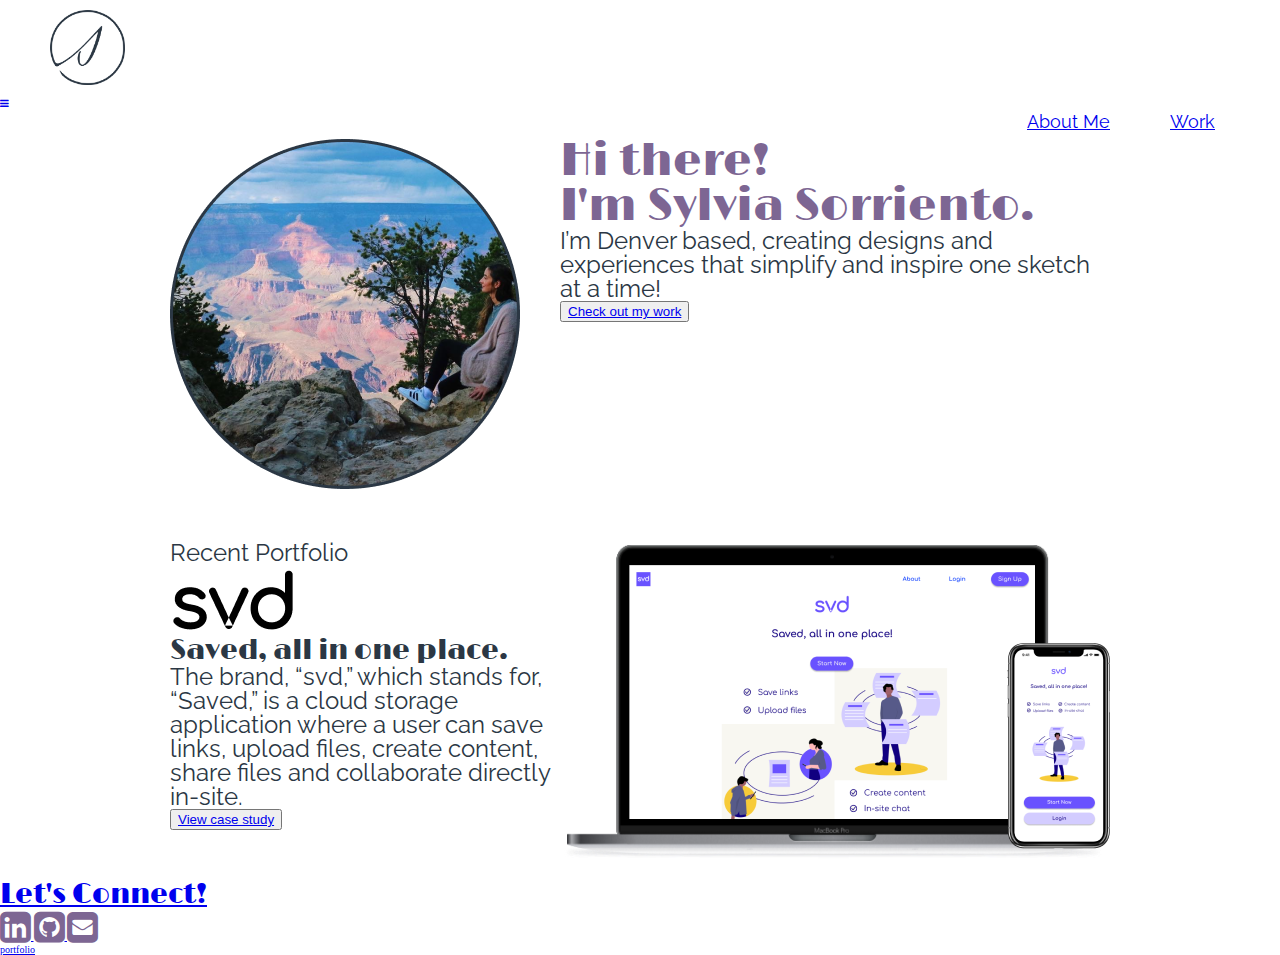
==== index.html @ 33a2b577 "2nd commit" ====
<!DOCTYPE html>
<html>

  <head>
    <meta charset="utf-8">
    <title>Sylvia Sorriento</title>
    <meta name="viewport" content="width=device-width, initial-scale=1.0">
    <link rel="stylesheet" href="css/reset.css">
    <link rel="stylesheet" href="css/style.css">
    <link rel="stylesheet" href="https://fonts.googleapis.com/css?family=Limelight">
    <link rel="stylesheet" href="https://fonts.googleapis.com/css?family=Raleway">
    <link rel="stylesheet" href="https://cdnjs.cloudflare.com/ajax/libs/font-awesome/4.7.0/css/font-awesome.min.css">
    <!-- <link rel="stylesheet" href="https://maxcdn.bootstrapcdn.com/bootstrap/3.3.7/css/bootstrap.min.css"> -->
  </head>

  <div class="header">
    <nav class="navbar">
      <ul>
        <a href="index.html"><img src="images/gray_logo.jpg" class="logo" alt="portfolio logo" width="75" height="75"/></a>
        <div id="myLinks">
          <li><a href="project.html">Work</a></li>
          <li><a href="about.html">About Me</a></li>
        </div>
      </ul>
    </nav>
    <a href="javascript:void(0);" class="hamburger" alt=hamburger onclick="myFunction()">
      <i class="fa fa-bars"></i>
    </a>
  </div>

  <body>
    <div class="container">
      <!-- HERO UNIT -->
      <section class="hero-unit">
        <section class="hero-unitL">
          <img src="images/profile_photo.png" class="profile-photo" alt="profile photo">
        </section>
        <section class="hero-unitR">
          <h1>Hi there! </br>I'm Sylvia Sorriento.</h1>
          <p>I’m Denver based, creating designs and experiences that simplify and inspire one sketch at a time!</p>
          <button type="button" class="hero-unit-button" name="Check out my work"><a href="project.html">Check out my work</a></button>
        </section>
      </section>
      <!-- RECENT PORTFOLIO -->
      <section class="recent-portfolio">
        <section class="recent-portfolioL">
        <p>Recent Portfolio</p>
        <img src="images/svd_black.png" class="svd-logo" alt="svd logo"/>
        <h3>Saved, all in one place.</h3>
        <p>The brand, “svd,” which stands for, “Saved,” is a cloud storage application where a user can save links, upload files, create content, share files and collaborate directly in-site.</p>
        <button type="button" class="home-portfolio-button" name="View case study"><a href="project.html">View case study</a></button>
        </section>
        <section class="recent-portfolioR">
        <img src="images/prototypes.png" class="web-mobile-prototypes" alt="web and mobile prototypes"/>
        </section>
      </section>
    </div>
  </body>

  <footer>
    <h3><a href="mailto:sylviasorriento@gmail.com?subject=Connecting">Let's Connect!</a></h3>
    <div class="footer-links">
      <a href="https://www.linkedin.com/in/sylvia-sorriento/"><i class="fa fa-linkedin-square" style="font-size:36px;color:#7D6693"></i>
      <a href="https://github.com/sylviasorriento"><i class="fa fa-github-square" style="font-size:36px;color:#7D6693"></i>
      <a href="mailto:sylviasorriento@gmail.com?subject=Connecting"><i class="fa fa-envelope-square" style="font-size:36px;color:#7D6693"></i>
    </div>
  </footer>
</html>
portfolio
---- css/style.css ----
/* ------------- Global -------------- */

* {
  box-sizing: border-box;
}

html {
  font-size: 10px;
}

body {
  background-color: #fff;
}

h1 {
  font-size: 4.5rem;
  color: #7D6693;
  font-family: "Limelight";
}

h2 {
  font-size: 3.6rem;
  color: #7D6693;
  font-family: "Limelight";
}

h3 {
  font-size: 2.8rem;
  color: #2B3744;
  font-family: "Limelight";
}

p {
  font-size: 2.4rem;
  color: #2B3744;
  font-family: "Raleway";
}

/* ------------- Nav -------------- */
.navbar {
  background-color: white;
  padding: 0;
  margin: 0;
  padding: 1rem;
  padding-left: 5rem;
}

ul {
  list-style-type: none;
  font-size: 1.8rem;
}

li {
  display: inline;
  padding: .5rem;
  margin-top: 2rem;
  margin-right: 5rem;
  float: right;
  color: #2B3744;
  font-family: "Raleway";
}

li a:hover {
  color: #7D6693;
}
/* ------------- Hero Unit -------------- */

.hero-unit {
  display: flex;
  justify-content: space-between;
  padding-bottom: 50px;
}

.hero-unitL {
  padding-right: 40px;
  float: left;
}

.hero-unitR {
  float: right;
  /* padding-left: 50px; */
}

.recent-portfolio {
  display: flex;
  justify-content: space-between;
}

.container  {
  padding: 30px 30px 20px;
}
/* ------------- About Me -------------- */

.bio-photo {
  width: 100%;
  margin: 0 auto;
  height: auto;  /*-- NEED TO CHANGE FOR MOBILE --*/
}




@media screen and (min-width: 1000px) {
  .container {
    width: 1000px;
    margin: 0 auto;
  }
}
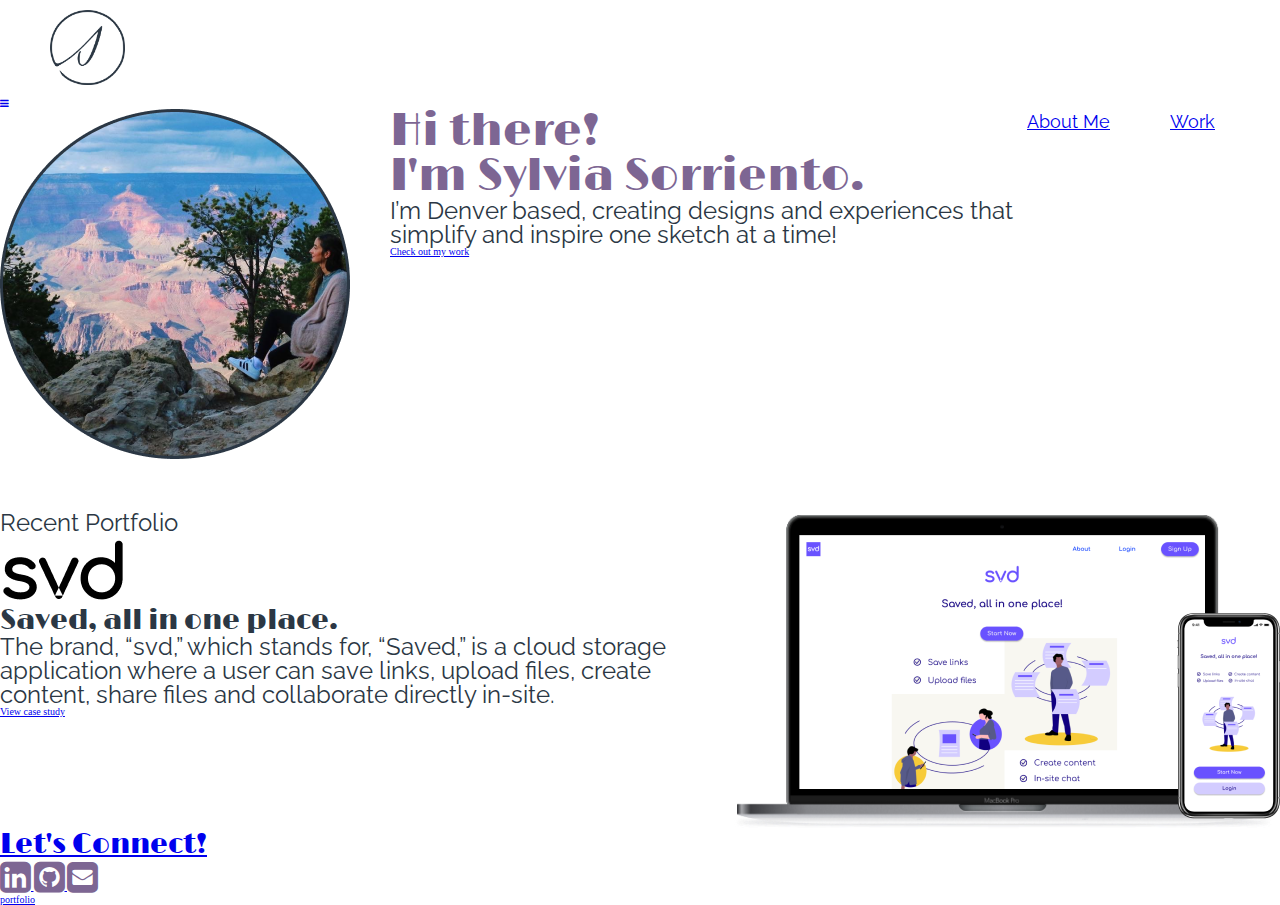
==== commit 54b392cc: "html corrections" ====
--- a/index.html
+++ b/index.html
@@ -10,26 +10,26 @@
     <link rel="stylesheet" href="https://fonts.googleapis.com/css?family=Limelight">
     <link rel="stylesheet" href="https://fonts.googleapis.com/css?family=Raleway">
     <link rel="stylesheet" href="https://cdnjs.cloudflare.com/ajax/libs/font-awesome/4.7.0/css/font-awesome.min.css">
-    <!-- <link rel="stylesheet" href="https://maxcdn.bootstrapcdn.com/bootstrap/3.3.7/css/bootstrap.min.css"> -->
   </head>
 
-  <div class="header">
-    <nav class="navbar">
-      <ul>
-        <a href="index.html"><img src="images/gray_logo.jpg" class="logo" alt="portfolio logo" width="75" height="75"/></a>
-        <div id="myLinks">
-          <li><a href="project.html">Work</a></li>
-          <li><a href="about.html">About Me</a></li>
-        </div>
-      </ul>
-    </nav>
-    <a href="javascript:void(0);" class="hamburger" alt=hamburger onclick="myFunction()">
-      <i class="fa fa-bars"></i>
-    </a>
-  </div>
+  <body>
+    <!-- HEADER -->
+    <header>
+      <nav class="navbar">
+        <ul>
+          <a href="index.html"><img src="images/gray_logo.jpg" class="logo" alt="portfolio logo" width="75" height="75"/></a>
+          <div id="myLinks">
+            <li><a href="project.html">Work</a></li>
+            <li><a href="about.html">About Me</a></li>
+          </div>
+        </ul>
+      </nav>
+      <a href="javascript:void(0);" class="hamburger" alt=hamburger onclick="myFunction()">
+        <i class="fa fa-bars"></i>
+      </a>
+    </header>
 
-  <body>
-    <div class="container">
+    <main>
       <!-- HERO UNIT -->
       <section class="hero-unit">
         <section class="hero-unitL">
@@ -38,7 +38,7 @@
         <section class="hero-unitR">
           <h1>Hi there! </br>I'm Sylvia Sorriento.</h1>
           <p>I’m Denver based, creating designs and experiences that simplify and inspire one sketch at a time!</p>
-          <button type="button" class="hero-unit-button" name="Check out my work"><a href="project.html">Check out my work</a></button>
+          <a href="project.html">Check out my work</a>
         </section>
       </section>
       <!-- RECENT PORTFOLIO -->
@@ -48,22 +48,24 @@
         <img src="images/svd_black.png" class="svd-logo" alt="svd logo"/>
         <h3>Saved, all in one place.</h3>
         <p>The brand, “svd,” which stands for, “Saved,” is a cloud storage application where a user can save links, upload files, create content, share files and collaborate directly in-site.</p>
-        <button type="button" class="home-portfolio-button" name="View case study"><a href="project.html">View case study</a></button>
+        <a href="project.html">View case study</a>
         </section>
         <section class="recent-portfolioR">
         <img src="images/prototypes.png" class="web-mobile-prototypes" alt="web and mobile prototypes"/>
         </section>
       </section>
-    </div>
+    </main>
+    <!-- FOOTER -->
+    <footer>
+      <h3><a href="mailto:sylviasorriento@gmail.com?subject=Connecting">Let's Connect!</a></h3>
+      <div class="footer-links">
+        <a href="https://www.linkedin.com/in/sylvia-sorriento/"><i class="fa fa-linkedin-square" style="font-size:36px;color:#7D6693"></i>
+        <a href="https://github.com/sylviasorriento"><i class="fa fa-github-square" style="font-size:36px;color:#7D6693"></i>
+        <a href="mailto:sylviasorriento@gmail.com?subject=Connecting"><i class="fa fa-envelope-square" style="font-size:36px;color:#7D6693"></i>
+      </div>
+    </footer>
   </body>
 
-  <footer>
-    <h3><a href="mailto:sylviasorriento@gmail.com?subject=Connecting">Let's Connect!</a></h3>
-    <div class="footer-links">
-      <a href="https://www.linkedin.com/in/sylvia-sorriento/"><i class="fa fa-linkedin-square" style="font-size:36px;color:#7D6693"></i>
-      <a href="https://github.com/sylviasorriento"><i class="fa fa-github-square" style="font-size:36px;color:#7D6693"></i>
-      <a href="mailto:sylviasorriento@gmail.com?subject=Connecting"><i class="fa fa-envelope-square" style="font-size:36px;color:#7D6693"></i>
-    </div>
-  </footer>
+
 </html>
 portfolio
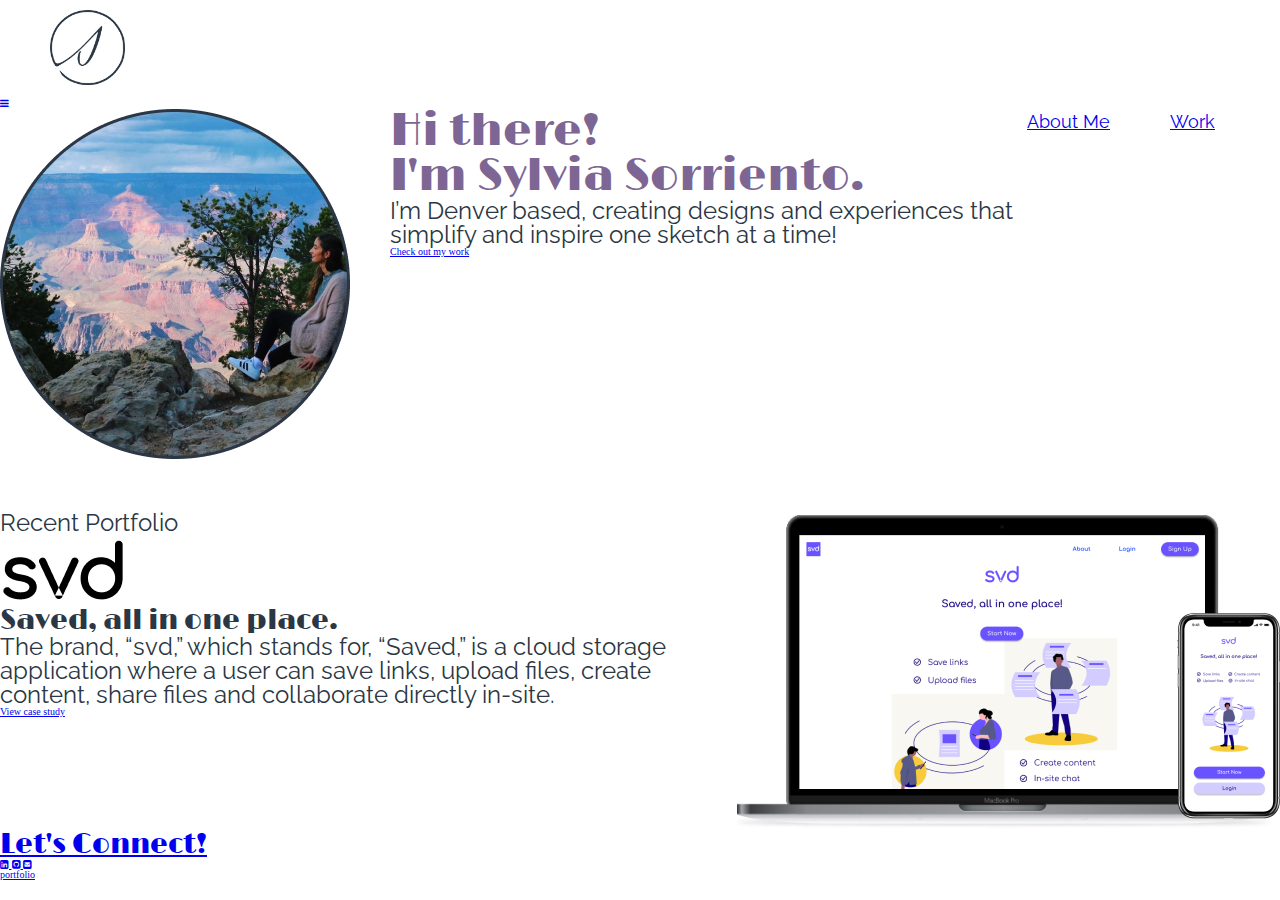
==== commit 2cc230ee: "html updates" ====
--- a/index.html
+++ b/index.html
@@ -59,13 +59,11 @@
     <footer>
       <h3><a href="mailto:sylviasorriento@gmail.com?subject=Connecting">Let's Connect!</a></h3>
       <div class="footer-links">
-        <a href="https://www.linkedin.com/in/sylvia-sorriento/"><i class="fa fa-linkedin-square" style="font-size:36px;color:#7D6693"></i>
-        <a href="https://github.com/sylviasorriento"><i class="fa fa-github-square" style="font-size:36px;color:#7D6693"></i>
-        <a href="mailto:sylviasorriento@gmail.com?subject=Connecting"><i class="fa fa-envelope-square" style="font-size:36px;color:#7D6693"></i>
+        <a href="https://www.linkedin.com/in/sylvia-sorriento/"><i class="fa fa-linkedin-square"></i>
+        <a href="https://github.com/sylviasorriento"><i class="fa fa-github-square"></i>
+        <a href="mailto:sylviasorriento@gmail.com?subject=Connecting"><i class="fa fa-envelope-square"></i>
       </div>
     </footer>
   </body>
-
-
 </html>
 portfolio
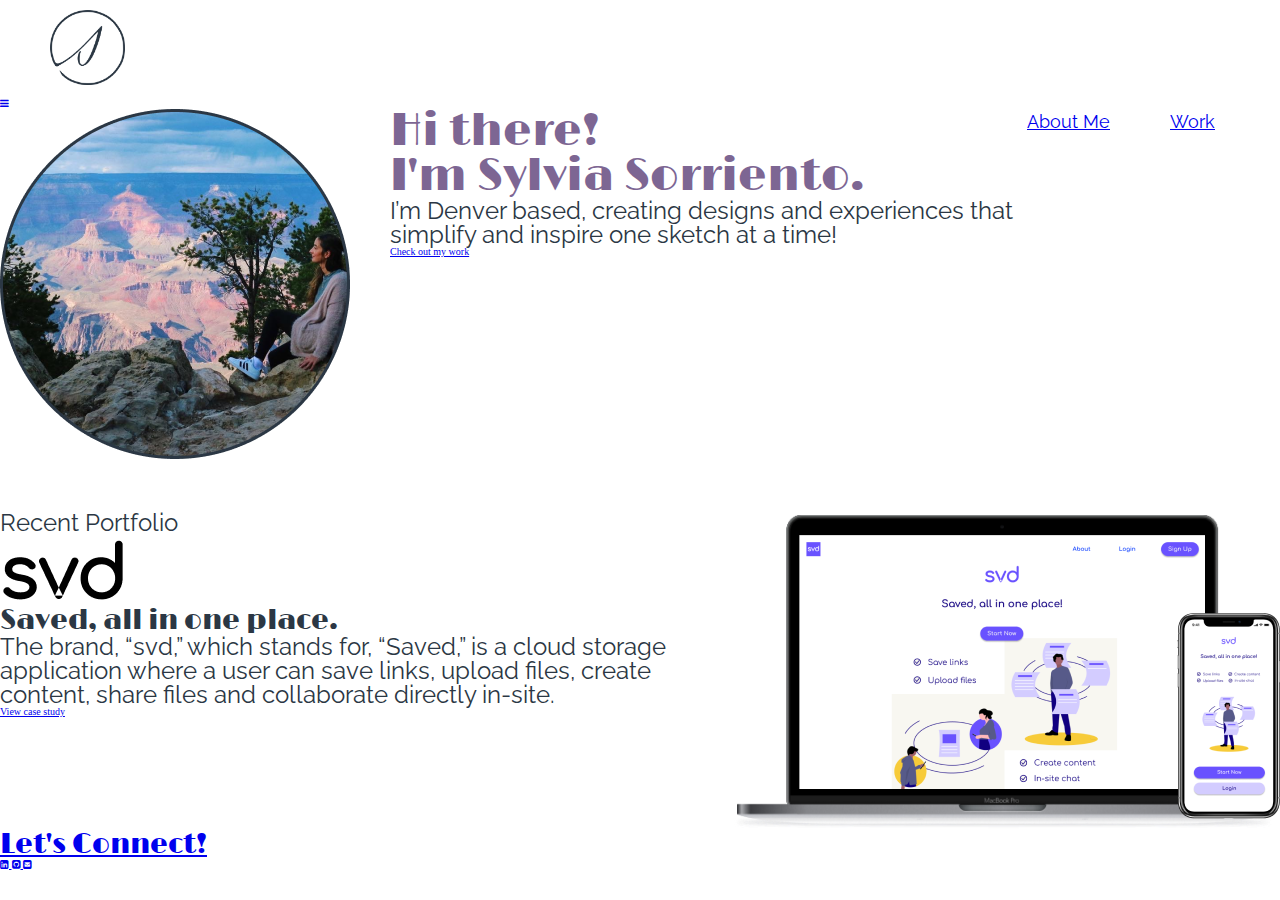
==== commit bc66855b: "Update index.html" ====
--- a/index.html
+++ b/index.html
@@ -66,4 +66,3 @@
     </footer>
   </body>
 </html>
-portfolio
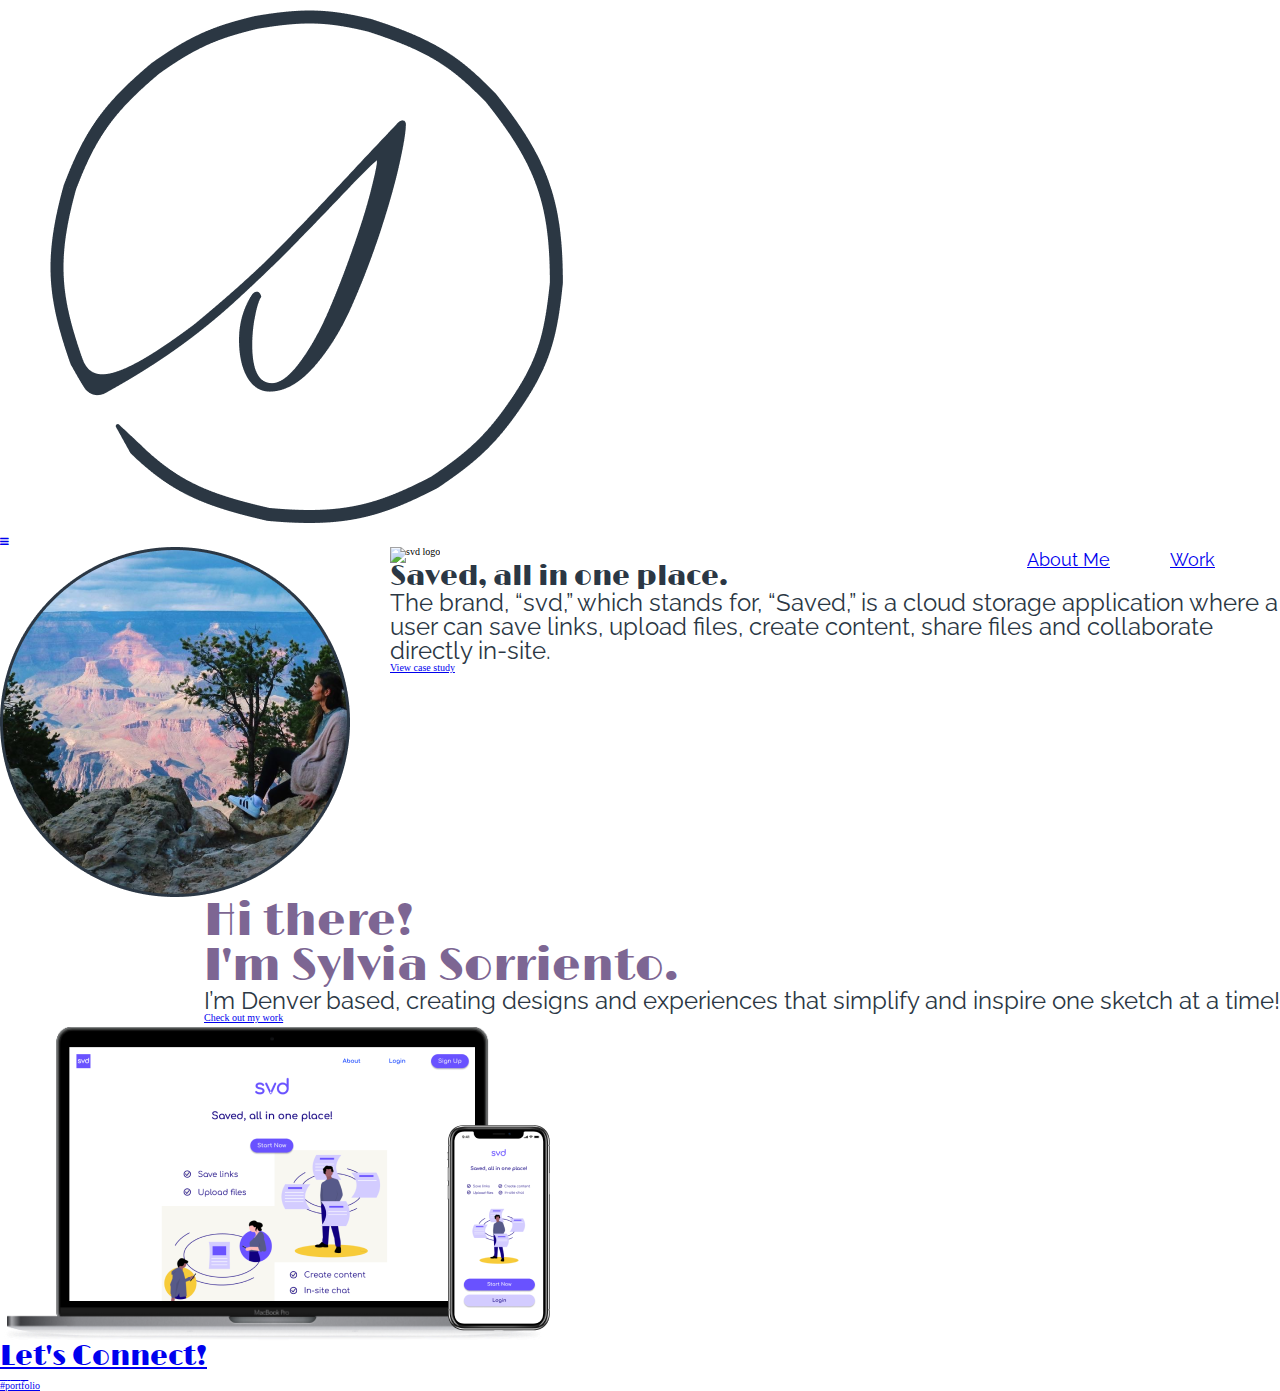
==== commit 59b31a53: "Add files via upload" ====
--- a/index.html
+++ b/index.html
@@ -14,10 +14,10 @@
 
   <body>
     <!-- HEADER -->
-    <header>
+    <header class="header-container">
       <nav class="navbar">
         <ul>
-          <a href="index.html"><img src="images/gray_logo.jpg" class="logo" alt="portfolio logo" width="75" height="75"/></a>
+          <a href="index.html"><img src="images/gray_logo.jpg" class="logo" alt="portfolio logo"/></a>
           <div id="myLinks">
             <li><a href="project.html">Work</a></li>
             <li><a href="about.html">About Me</a></li>
@@ -31,24 +31,23 @@
 
     <main>
       <!-- HERO UNIT -->
-      <section class="hero-unit">
+      <section id="hero-unit" class="sections">
         <section class="hero-unitL">
           <img src="images/profile_photo.png" class="profile-photo" alt="profile photo">
         </section>
         <section class="hero-unitR">
           <h1>Hi there! </br>I'm Sylvia Sorriento.</h1>
           <p>I’m Denver based, creating designs and experiences that simplify and inspire one sketch at a time!</p>
-          <a href="project.html">Check out my work</a>
+          <a href="project.html" class="purple-button">Check out my work</a>
         </section>
       </section>
       <!-- RECENT PORTFOLIO -->
-      <section class="recent-portfolio">
+      <section id="recent-portfolio" class="sections">
         <section class="recent-portfolioL">
-        <p>Recent Portfolio</p>
-        <img src="images/svd_black.png" class="svd-logo" alt="svd logo"/>
+        <img src="images/svd_white.png" class="svd-logo" alt="svd logo"/>
         <h3>Saved, all in one place.</h3>
         <p>The brand, “svd,” which stands for, “Saved,” is a cloud storage application where a user can save links, upload files, create content, share files and collaborate directly in-site.</p>
-        <a href="project.html">View case study</a>
+        <a href="project.html" class="gray-button">View case study</a>
         </section>
         <section class="recent-portfolioR">
         <img src="images/prototypes.png" class="web-mobile-prototypes" alt="web and mobile prototypes"/>
@@ -59,10 +58,11 @@
     <footer>
       <h3><a href="mailto:sylviasorriento@gmail.com?subject=Connecting">Let's Connect!</a></h3>
       <div class="footer-links">
-        <a href="https://www.linkedin.com/in/sylvia-sorriento/"><i class="fa fa-linkedin-square"></i>
-        <a href="https://github.com/sylviasorriento"><i class="fa fa-github-square"></i>
-        <a href="mailto:sylviasorriento@gmail.com?subject=Connecting"><i class="fa fa-envelope-square"></i>
+        <a href="https://www.linkedin.com/in/sylvia-sorriento/"><i class="fa-linkedin-square"></i>
+        <a href="https://github.com/sylviasorriento"><i class="fa-github-square"></i>
+        <a href="mailto:sylviasorriento@gmail.com?subject=Connecting"><i class="fa-envelope-square"></i>
       </div>
     </footer>
   </body>
 </html>
+#portfolio
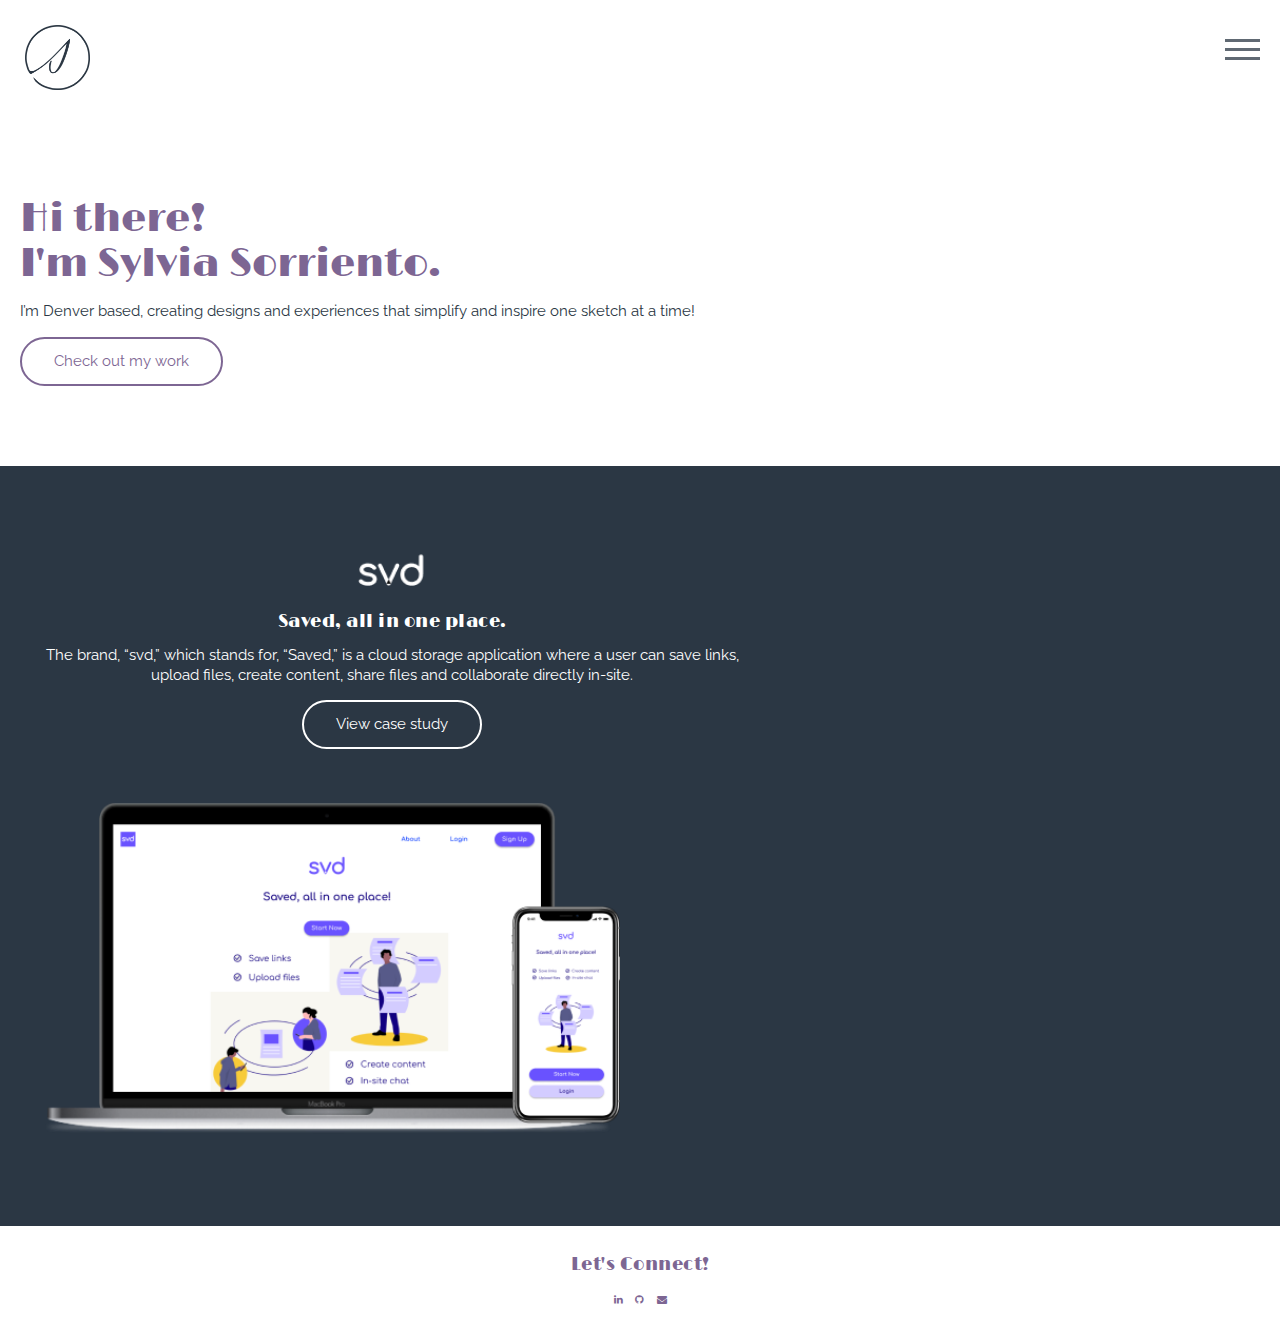
==== commit a66eaf95: "Add files via upload" ====
--- a/index.html
+++ b/index.html
@@ -18,28 +18,30 @@
       <nav class="navbar">
         <ul>
           <a href="index.html"><img src="images/gray_logo.jpg" class="logo" alt="portfolio logo"/></a>
-          <div id="myLinks">
+          <div class="container" onclick="myFunction(this)">
+            <div class="bar1"></div>
+            <div class="bar2"></div>
+            <div class="bar3"></div>
+          </div>
+          <script>
+          function myFunction(x) {
+            x.classList.toggle("change");
+          }
+          </script>
+          <!-- <div id="myLinks">
             <li><a href="project.html">Work</a></li>
             <li><a href="about.html">About Me</a></li>
-          </div>
+          </div> -->
         </ul>
       </nav>
-      <a href="javascript:void(0);" class="hamburger" alt=hamburger onclick="myFunction()">
-        <i class="fa fa-bars"></i>
-      </a>
     </header>
 
     <main>
       <!-- HERO UNIT -->
       <section id="hero-unit" class="sections">
-        <section class="hero-unitL">
-          <img src="images/profile_photo.png" class="profile-photo" alt="profile photo">
-        </section>
-        <section class="hero-unitR">
-          <h1>Hi there! </br>I'm Sylvia Sorriento.</h1>
-          <p>I’m Denver based, creating designs and experiences that simplify and inspire one sketch at a time!</p>
-          <a href="project.html" class="purple-button">Check out my work</a>
-        </section>
+        <h1>Hi there! </br>I'm Sylvia Sorriento.</h1>
+        <p>I’m Denver based, creating designs and experiences that simplify and inspire one sketch at a time!</p>
+        <a href="project.html" class="purple-button">Check out my work</a>
       </section>
       <!-- RECENT PORTFOLIO -->
       <section id="recent-portfolio" class="sections">
@@ -58,11 +60,10 @@
     <footer>
       <h3><a href="mailto:sylviasorriento@gmail.com?subject=Connecting">Let's Connect!</a></h3>
       <div class="footer-links">
-        <a href="https://www.linkedin.com/in/sylvia-sorriento/"><i class="fa-linkedin-square"></i>
-        <a href="https://github.com/sylviasorriento"><i class="fa-github-square"></i>
-        <a href="mailto:sylviasorriento@gmail.com?subject=Connecting"><i class="fa-envelope-square"></i>
+        <a href="https://www.linkedin.com/in/sylvia-sorriento/" class="fa fa-linkedin"></a>
+        <a href="https://github.com/sylviasorriento" class="fa fa-github"></a>
+        <a href="mailto:sylviasorriento@gmail.com?subject=Connecting" class="fa fa-envelope"></a>
       </div>
     </footer>
   </body>
 </html>
-#portfolio
--- a/css/style.css
+++ b/css/style.css
@@ -1,5 +1,5 @@
 
-/* ------------- Global -------------- */
+/*-------------Global--------------*/
 
 * {
   box-sizing: border-box;
@@ -11,99 +11,580 @@
 
 body {
   background-color: #fff;
-}
+  width: 100%;
+}
+
+/* ----- Font ----- */
 
 h1 {
-  font-size: 4.5rem;
   color: #7D6693;
   font-family: "Limelight";
+  font-size: 4rem;
+  line-height: 4.5rem;
 }
 
 h2 {
-  font-size: 3.6rem;
   color: #7D6693;
   font-family: "Limelight";
+  font-size: 2.5rem;
+  letter-spacing: .5px;
 }
 
 h3 {
-  font-size: 2.8rem;
   color: #2B3744;
   font-family: "Limelight";
+  font-size: 1.8rem;
+  letter-spacing: .5px;
+  padding-top: 1rem;
 }
 
 p {
-  font-size: 2.4rem;
   color: #2B3744;
   font-family: "Raleway";
-}
-
-/* ------------- Nav -------------- */
-.navbar {
-  background-color: white;
-  padding: 0;
-  margin: 0;
-  padding: 1rem;
-  padding-left: 5rem;
-}
-
-ul {
-  list-style-type: none;
-  font-size: 1.8rem;
+  font-size: 1.5rem;
+  line-height: 130%;
 }
 
 li {
-  display: inline;
-  padding: .5rem;
-  margin-top: 2rem;
-  margin-right: 5rem;
-  float: right;
   color: #2B3744;
   font-family: "Raleway";
+  font-size: 1.5rem;
+  line-height: 130%;
+}
+
+a {
+  color: #7D6693;
+  margin-top: 1.5rem;
+}
+
+a:hover {
+  color: #AFC9E0;
+}
+
+/* ----- Buttons ----- */
+
+.purple-button {
+  background-color: white;
+  border: 2px solid #7D6693;
+  border-radius: 30px;
+  color: #7D6693;
+  display: inline-block;
+  font-family: "Raleway";
+  font-size: 1.5rem;
+  padding: 15px 32px;
+  margin-top: 1.5rem;
+  text-align: center;
+  text-decoration: none;
+}
+
+.purple-button:hover {
+  background-color: #7D6693;
+  color: white;
+}
+
+.white-button {
+  background-color: #fff;
+  border-radius: 30px;
+  color: #2B3744;
+  border: 2px solid #2B3744;
+  display: inline-block;
+  font-family: "Raleway";
+  font-size: 1.5rem;
+  margin-top: 1.5rem;
+  padding: 15px 32px;
+  text-align: center;
+  text-decoration: none;
+}
+
+.white-button:hover {
+  background-color: #2B3744;
+  color: #fff;
+}
+
+.gray-button {
+  background-color: #2B3744;
+  border-radius: 30px;
+  color: #fff;
+  border: 2px solid #fff;
+  display: inline-block;
+  font-family: "Raleway";
+  font-size: 1.5rem;
+  margin-top: 1.5rem;
+  padding: 15px 32px;
+  text-align: center;
+  text-decoration: none;
+}
+
+.gray-button:hover {
+  background-color: #fff;
+  color: #2B3744;
+}
+/* ----- Nav ----- */
+
+.logo {
+  height: 55px;
+  margin-left: 2rem;
+  margin-top: 2rem;
+  width: 55px;
+}
+
+/*---hamburger---*/
+
+.container {
+  display: inline-block;
+  float: right;
+  cursor: pointer;
+  margin-right: 2rem;
+  margin-top: 3.3rem;
+}
+
+.bar1, .bar2, .bar3 {
+  width: 35px;
+  height: 3px;
+  background-color: #2B3744;
+  margin: 6px 0;
+  opacity: 75%;
+  transition: 0.4s;
+}
+
+.change .bar1 {
+  -webkit-transform: rotate(-45deg) translate(-9px, 6px);
+  transform: rotate(-45deg) translate(-9px, 6px);
+}
+
+.change .bar2 {opacity: 0;}
+
+.change .bar3 {
+  -webkit-transform: rotate(45deg) translate(-8px, -8px);
+  transform: rotate(45deg) translate(-7px, -4px);
+}
+.header-container {
+  width: 100%;
+}
+/*---End hamburger---*/
+
+.navbar {
+  background-color: #fff;
+  overflow: hidden;
+  padding-bottom: 2rem;
+}
+
+/* .navbar #myLinks {
+  display: none;
+} */
+/*
+.navbar a {
+  color: white;
+  font-size: 17px;
+  padding: 14px 16px;
+  text-decoration: none;
+}
+
+.navbar a.hamburger {
+  background-color: black;
+}
+
+ul {
+  font-size: 1.8rem;
+  list-style-type: none;
+  margin: 0;
+  padding: 0;
+}
+
+.hamburger {
+  background-color: white;
+  color: black;
+  display: inline;
+  float: right;
+  height: 75px;
+  padding: .5rem;
+  width: 75px;
+}
+
+#myLinks {
+  color: #2B3744;
+  display: inline;
+  float: right;
+  font-family: "Raleway";
+  margin-right: 5rem;
+  margin-top: 2rem;
+  padding: .5rem;
 }
 
 li a:hover {
   color: #7D6693;
-}
-/* ------------- Hero Unit -------------- */
-
-.hero-unit {
-  display: flex;
-  justify-content: space-between;
-  padding-bottom: 50px;
-}
-
-.hero-unitL {
-  padding-right: 40px;
-  float: left;
-}
-
-.hero-unitR {
-  float: right;
-  /* padding-left: 50px; */
-}
-
-.recent-portfolio {
-  display: flex;
-  justify-content: space-between;
-}
-
-.container  {
-  padding: 30px 30px 20px;
-}
-/* ------------- About Me -------------- */
+} */
+
+footer {
+  padding: 2rem;
+  text-align: center;
+}
+
+
+.footer-linker:hover {
+  color: #AFC9E0;
+}
+
+footer a {
+  color: #7D6693;
+  text-decoration: none;
+}
+
+.fa {
+    font-size: 5rem;
+    padding: .5rem;
+    padding-bottom: 1.5em;
+    text-decoration: none;
+}
+
+/* ----- Home Page ----- */
+
+section {
+  max-width: 100%;
+}
+
+.sections {
+  padding: 2rem;
+}
+
+/* .profile-photo {
+  width: 50%;
+} */
+
+#hero-unit {
+  margin-bottom: 6rem;
+  margin-top: 6rem;
+  max-width: 80%;
+}
+
+#hero-unit p {
+  margin-top: 1.5rem;
+}
+
+#recent-portfolio {
+  background-color: #2B3744;
+}
+
+#recent-portfolio p {
+  color: #fff;
+}
+#recent-portfolio h3 {
+  color: #fff;
+  margin-bottom: 1.5rem;
+  margin-top: 1.5rem;
+}
+
+.recent-portfolioL {
+  margin-top: 5rem;
+  text-align: center;
+}
+
+.recent-portfolioR {
+  margin-bottom: 5rem;
+  margin-top: 1.5rem;
+}
+
+.svd-logo {
+  width: 70px;
+}
+
+.web-mobile-prototypes {
+  padding: 1.5rem;
+  width: 100%;
+}
+
+/* ----- Case Study ----- */
+
+.work {
+  max-width: 100%;
+}
+
+.work h3, h2 {
+  margin-bottom: 1rem;
+  margin-top: 1rem;
+}
+
+.work h2 {
+  text-align: center;
+}
+
+#casestudy-header {
+  margin-bottom: 5rem;
+  text-align: center;
+}
+
+#casestudy-details {
+  background-color: #2B3744;
+  padding-bottom: 5rem;
+  padding-top: 5rem;
+  text-align: center;
+}
+
+#casestudy-details h2, li {
+  color: #fff;
+}
+
+#casestudy-details h2 {
+  margin-top: 1.5rem;
+}
+
+#casestudy-breifing {
+  padding-bottom: 5rem;
+  padding-top: 5rem;
+}
+
+#casestudy-breifing h2 {
+  text-align: left;
+}
+
+#discovery-research {
+  padding-top: 5rem;
+}
+
+#prototype-testing {
+  padding-bottom: 5rem;
+}
+
+#discovery-research, #information-architecture, #visual-design, #prototype-testing {
+  background-color: #F8F7F7;
+}
+
+.desktop-iterations, .mobile-iterations {
+  text-align: center;
+}
+
+#conclusion {
+  background-color: #2B3744;
+  padding-bottom: 5rem;
+  padding-top: 5rem;
+}
+
+#conclusion p {
+  color: #fff;
+}
+
+#conclusion h2 {
+  color: #fff;
+  text-align: left;
+}
+
+.conclusionR {
+  text-align: center;
+}
+
+/* ----- Casestudy images ----- */
+
+.survey-imgs {
+  padding: 2rem;
+  width: 100%;
+}
+
+.competitive-analyis-imgs {
+  padding: 2rem;
+  width: 100%;
+}
+
+.persona-imgs {
+  padding: 2rem;
+  width: 100%;
+}
+
+.user-stories-img {
+  padding: 2rem;
+  width: 100%;
+}
+
+.user-flow-imgs {
+  padding: 2rem;
+  width: 100%;
+}
+
+.wireframe-imgs {
+  padding: 2rem;
+  width: 100%;
+}
+
+.digital-wireframe-imgs {
+  padding: 2rem;
+  width: 100%;
+}
+
+.color-palette-img {
+  padding: 2rem;
+  width: 100%;
+}
+
+.style-guide-img {
+  padding: 2rem;
+  width: 100%;
+}
+
+.logo-sketches-img {
+  padding: 2rem;
+  width: 100%;
+}
+
+.logo-imgs {
+  padding: 2rem;
+  width: 100%;
+}
+
+.desktop-iteration-imgs {
+  padding: 2rem;
+  width: 100%;
+}
+
+.mobile-iteration-imgs {
+  padding: 2rem;
+  width: 100%;
+}
+
+
+/* ----- About Me ----- */
+
+.about-me {
+  max-width: 100%;
+  background-color: #F8F7F7;
+}
 
 .bio-photo {
   width: 100%;
-  margin: 0 auto;
-  height: auto;  /*-- NEED TO CHANGE FOR MOBILE --*/
-}
-
-
-
-
-@media screen and (min-width: 1000px) {
-  .container {
-    width: 1000px;
-    margin: 0 auto;
-  }
-}
+}
+
+.pull-quote {
+  padding-bottom: 1rem;
+  padding-top: 1rem;
+  width: 100%;
+}
+
+#bio h3 {
+  margin-bottom: 1rem;
+  margin-top: 1rem;
+}
+
+/* ------------- IPAD -------------- */
+
+@media screen and (min-width: 768px) {
+  body {
+    width: 100%;
+  }
+
+  .logo {
+    height: 75px;
+    padding: .5rem;
+    width: 75px;
+  }
+
+  .hero-unit {
+    max-width: 100%;
+  }
+  .profile-photo {
+    padding: 1.5rem;
+    width: 15%;
+  }
+
+  .hero-unitR {
+    padding: 1.5rem;
+    padding-top: 0;
+  }
+
+  .hero-unitR p {
+    margin-top: 1rem;
+  }
+
+  .hero-unitR {
+    margin-top: 1rem;
+    max-width: 60%;
+  }
+
+  .recent-portfolio {
+    background-color: #2B3744;
+    max-width: 50%;
+  }
+
+  .recent-portfolio p {
+    color: #fff;
+  }
+
+  .recent-portfolioL{
+    max-width: 60%;
+    padding: 1.5rem;
+  }
+
+  .web-mobile-prototypes {
+    padding: 2rem;
+    width: 100%;
+  }
+
+  /* ----- Case Study ----- */
+
+  .work{
+    max-width: 100%;
+  }
+
+  .casestudy-header {
+    display: block;
+    margin-left: auto;
+    margin-right: auto;
+  }
+}
+
+/* ------------- DESKTOP -------------- */
+
+@media screen and (min-width: 1025px) {
+  body {
+    width: 100%;
+  }
+
+  .logo {
+    height: 75px;
+    padding: .5rem;
+    width: 75px;
+  }
+
+  .hero-unit {
+    max-width: 100%;
+  }
+  .profile-photo {
+    padding: 1.5rem;
+    width: 20%;
+  }
+
+  .hero-unitR {
+    padding: 1.5rem;
+    padding-top: 0;
+  }
+
+  .hero-unitR p {
+    margin-top: 1rem;
+  }
+
+  .recent-portfolio {
+    background-color: #2B3744;
+    max-width: 100%;
+  }
+
+  .recent-portfolio p {
+    color: #fff;
+  }
+
+  .recent-portfolioL{
+    padding: 1.5rem;
+  }
+
+  .web-mobile-prototypes {
+    padding: 2rem;
+    width: 50%;
+  }
+
+  /* ----- Case Study ----- */
+  .work{
+    max-width: 100%;
+  }
+
+  .casestudy-header {
+    display: block;
+    margin-left: auto;
+    margin-right: auto;
+  }
+}
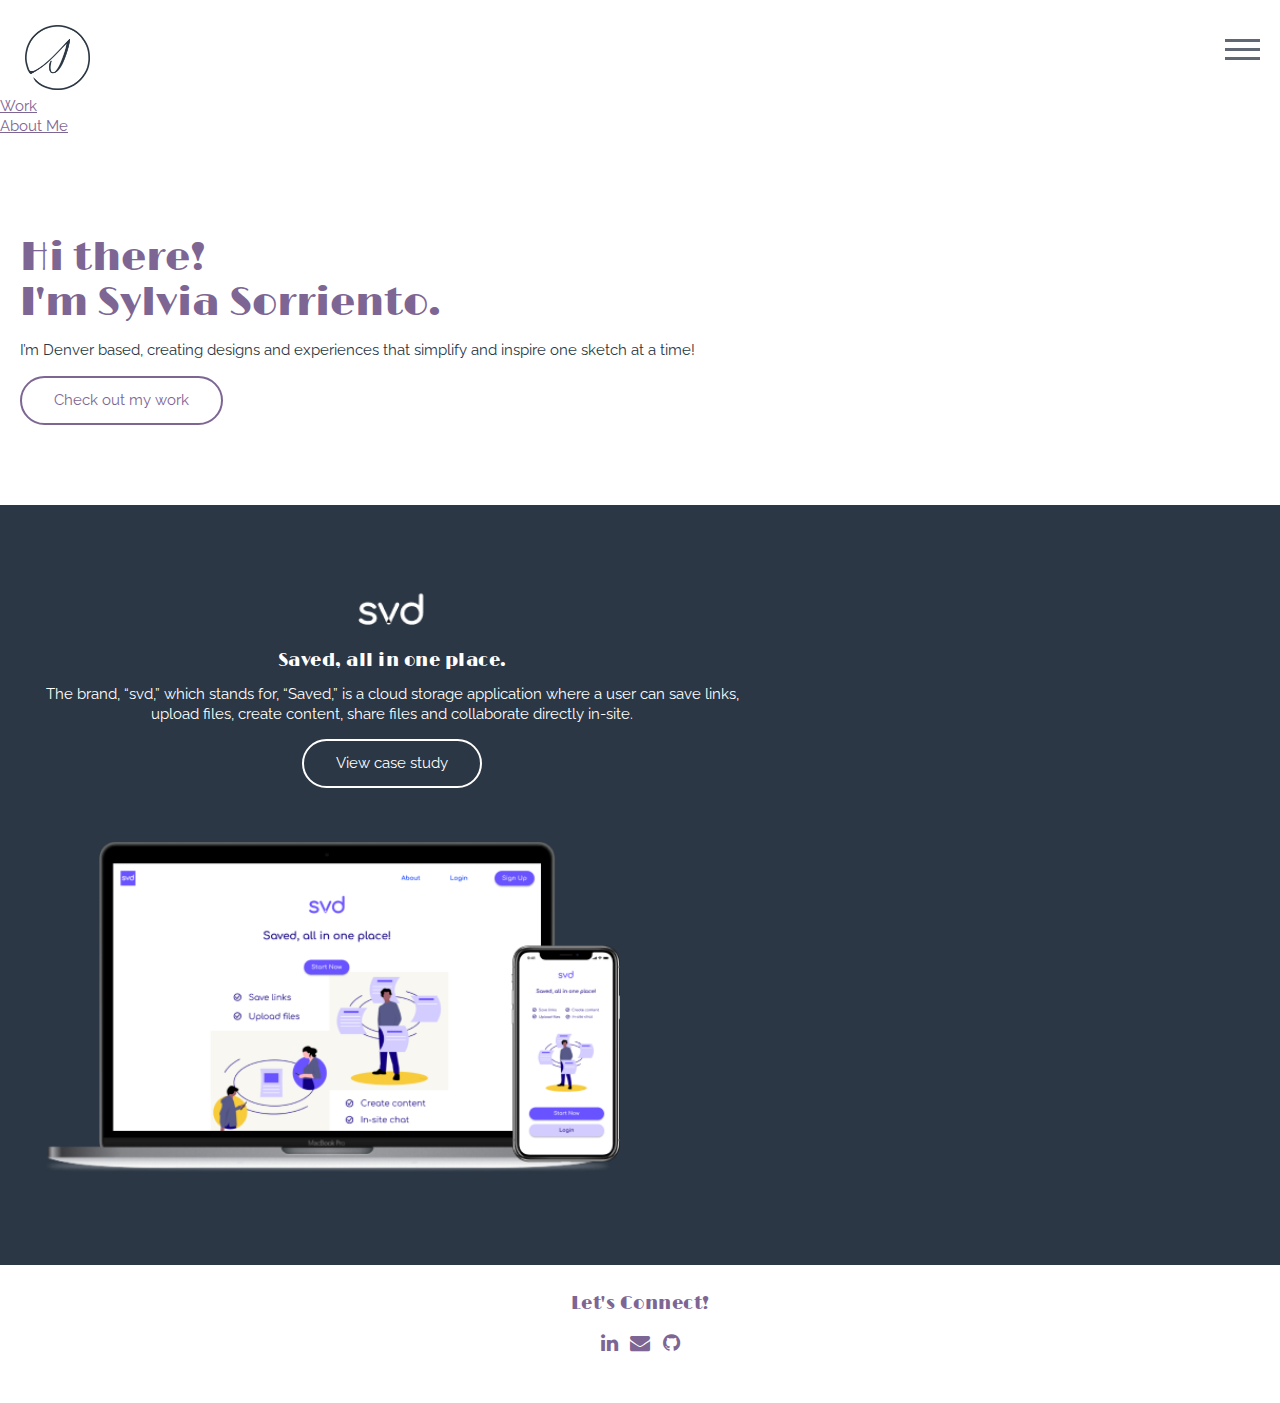
==== commit 6e58fa93: "Add files via upload" ====
--- a/index.html
+++ b/index.html
@@ -23,20 +23,20 @@
             <div class="bar2"></div>
             <div class="bar3"></div>
           </div>
+          <div id="myLinks">
+            <li><a href="project.html">Work</a></li>
+            <li><a href="about.html">About Me</a></li>
+          </div>
           <script>
           function myFunction(x) {
             x.classList.toggle("change");
           }
           </script>
-          <!-- <div id="myLinks">
-            <li><a href="project.html">Work</a></li>
-            <li><a href="about.html">About Me</a></li>
-          </div> -->
         </ul>
       </nav>
     </header>
 
-    <main>
+    <main class="main-container">
       <!-- HERO UNIT -->
       <section id="hero-unit" class="sections">
         <h1>Hi there! </br>I'm Sylvia Sorriento.</h1>
@@ -60,9 +60,9 @@
     <footer>
       <h3><a href="mailto:sylviasorriento@gmail.com?subject=Connecting">Let's Connect!</a></h3>
       <div class="footer-links">
-        <a href="https://www.linkedin.com/in/sylvia-sorriento/" class="fa fa-linkedin"></a>
-        <a href="https://github.com/sylviasorriento" class="fa fa-github"></a>
-        <a href="mailto:sylviasorriento@gmail.com?subject=Connecting" class="fa fa-envelope"></a>
+        <a href="https://www.linkedin.com/in/sylvia-sorriento/" class="fa fa-linkedin fa-2x"></a>
+        <a href="mailto:sylviasorriento@gmail.com?subject=Connecting" class="fa fa-envelope fa-2x"></a>
+        <a href="https://github.com/sylviasorriento" class="fa fa-github fa-2x"></a>
       </div>
     </footer>
   </body>
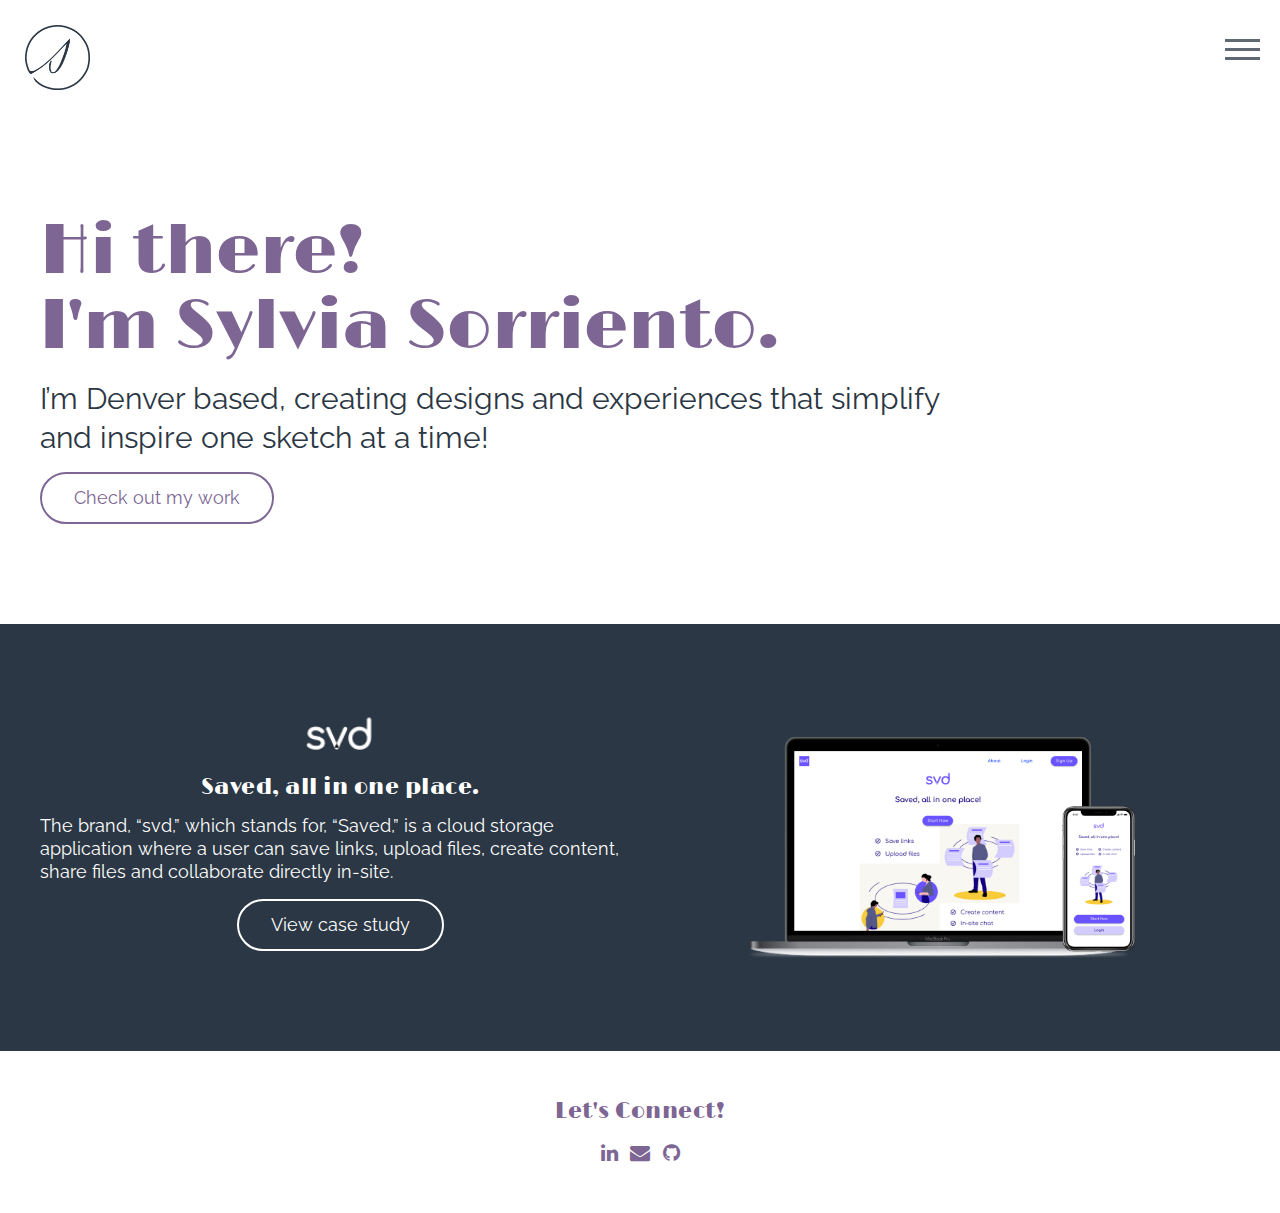
==== commit 0b5c1239: "Add files via upload" ====
--- a/index.html
+++ b/index.html
@@ -65,5 +65,14 @@
         <a href="https://github.com/sylviasorriento" class="fa fa-github fa-2x"></a>
       </div>
     </footer>
+    <!-- Global site tag (gtag.js) - Google Analytics -->
+    <script async src="https://www.googletagmanager.com/gtag/js?id=UA-176293535-1"></script>
+    <script>
+      window.dataLayer = window.dataLayer || [];
+      function gtag(){dataLayer.push(arguments);}
+      gtag('js', new Date());
+
+      gtag('config', 'UA-176293535-1');
+    </script>
   </body>
 </html>
--- a/css/style.css
+++ b/css/style.css
@@ -125,6 +125,7 @@
   height: 55px;
   margin-left: 2rem;
   margin-top: 2rem;
+  margin-bottom: 1rem;
   width: 55px;
 }
 
@@ -163,63 +164,57 @@
 }
 /*---End hamburger---*/
 
-.navbar {
+/* .navbar {
   background-color: #fff;
   overflow: hidden;
   padding-bottom: 2rem;
-}
-
-/* .navbar #myLinks {
+} */
+
+.navbar #myLinks {
   display: none;
-} */
-/*
+}
+
+.change + #myLinks {
+  display: block;
+  top: 93px;
+}
+
 .navbar a {
-  color: white;
-  font-size: 17px;
-  padding: 14px 16px;
+  font-size: 2.5rem;
   text-decoration: none;
-}
-
-.navbar a.hamburger {
-  background-color: black;
-}
-
-ul {
-  font-size: 1.8rem;
-  list-style-type: none;
-  margin: 0;
-  padding: 0;
-}
-
-.hamburger {
-  background-color: white;
-  color: black;
-  display: inline;
-  float: right;
-  height: 75px;
-  padding: .5rem;
-  width: 75px;
+  line-height: 140%;
 }
 
 #myLinks {
-  color: #2B3744;
   display: inline;
   float: right;
   font-family: "Raleway";
   margin-right: 5rem;
-  margin-top: 2rem;
+  /* margin-top: 2rem; */
   padding: .5rem;
-}
-
-li a:hover {
-  color: #7D6693;
-} */
+  height: 100%;
+  width: 100%;
+  position: fixed; /* Stay in place */
+  z-index: 1; /* Sit on top */
+  left: 0;
+  top: 0;
+  background-color: #F8F7F7;
+  opacity: 95%;
+  text-align: center;
+  padding-top: 50%;
+}
+
+.change .bar1 .bar3 {
+  position: absolute;
+  top: 20px;
+  right: 45px;
+  font-size: 60px;
+}
 
 footer {
   padding: 2rem;
   text-align: center;
 }
-
 
 .footer-linker:hover {
   color: #AFC9E0;
@@ -231,7 +226,6 @@
 }
 
 .fa {
-    font-size: 5rem;
     padding: .5rem;
     padding-bottom: 1.5em;
     text-decoration: none;
@@ -246,10 +240,6 @@
 .sections {
   padding: 2rem;
 }
-
-/* .profile-photo {
-  width: 50%;
-} */
 
 #hero-unit {
   margin-bottom: 6rem;
@@ -277,6 +267,10 @@
 .recent-portfolioL {
   margin-top: 5rem;
   text-align: center;
+}
+
+.recent-portfolioL p {
+  text-align: left;
 }
 
 .recent-portfolioR {
@@ -355,8 +349,8 @@
 
 #conclusion {
   background-color: #2B3744;
-  padding-bottom: 5rem;
-  padding-top: 5rem;
+  padding: 4rem;
+
 }
 
 #conclusion p {
@@ -434,7 +428,12 @@
   width: 100%;
 }
 
-.mobile-iteration-imgs {
+.mobile-iteration-img1 {
+  padding: 2rem;
+  width: 50%;
+}
+
+.mobile-iteration-img2 {
   padding: 2rem;
   width: 100%;
 }
@@ -449,6 +448,9 @@
 
 .bio-photo {
   width: 100%;
+  height: 600px;
+  object-position: 50% 50%;
+  object-fit: cover;
 }
 
 .pull-quote {
@@ -467,6 +469,10 @@
 @media screen and (min-width: 768px) {
   body {
     width: 100%;
+  }
+
+  .sections {
+    padding: 4rem;
   }
 
   .logo {
@@ -475,50 +481,72 @@
     width: 75px;
   }
 
+  .purple-button {
+    font-size: 1.8rem;
+  }
+
+  .white-button {
+    font-size: 1.8rem;
+  }
+
+  .gray-button {
+    font-size: 1.8rem;
+  }
+
   .hero-unit {
     max-width: 100%;
   }
-  .profile-photo {
-    padding: 1.5rem;
-    width: 15%;
-  }
-
-  .hero-unitR {
-    padding: 1.5rem;
-    padding-top: 0;
-  }
-
-  .hero-unitR p {
-    margin-top: 1rem;
-  }
-
-  .hero-unitR {
-    margin-top: 1rem;
-    max-width: 60%;
-  }
-
-  .recent-portfolio {
-    background-color: #2B3744;
-    max-width: 50%;
-  }
-
-  .recent-portfolio p {
-    color: #fff;
-  }
-
-  .recent-portfolioL{
-    max-width: 60%;
-    padding: 1.5rem;
+
+  #hero-unit p {
+    font-size: 3rem;
+  }
+
+  h1 {
+    font-size: 6rem;
+    line-height: 6.5rem;
+  }
+  h3 {
+    font-size: 2.2rem;
+  }
+  p {
+    font-size: 1.8rem;
+  }
+
+  #recent-portfolio {
+    display: grid;
+    /* grid-template-columns: 500px, 500px; */
+    flex-wrap: wrap;
+    display: inline-block;
+    float: left;
+    margin-bottom: 5rem;
+    width: 100%;
+  }
+
+  .recent-portfolioL {
+    display: inline-block;
+    float: left;
+    width: 50%;
+  }
+  .recent-portfolioR {
+    display: inline-block;
+    float: right;
+    width: 50%;
+    text-align: center;
+    margin-top: 70px;
+    /* display: block;
+    margin-left: auto;
+    margin-right: auto;
+    margin-top: 2rem;
+    margin-bottom: 2rem;
+    width: 85%; */
   }
 
   .web-mobile-prototypes {
-    padding: 2rem;
+    padding: 0rem;
     width: 100%;
-  }
 
   /* ----- Case Study ----- */
-
-  .work{
+  .work {
     max-width: 100%;
   }
 
@@ -527,7 +555,262 @@
     margin-left: auto;
     margin-right: auto;
   }
-}
+
+  .web-mobile-prototypes {
+    width: 65%;
+  }
+
+  #casestudy-header .white-button {
+    margin: 2rem;
+  }
+
+  /* #casestudy-details {
+    display: grid;
+    grid-template-columns: 500px, 500px;
+    flex-wrap: wrap;
+    display: inline-block;
+    float: left;
+    margin-bottom: 5rem;
+  } */
+
+  .my-role {
+    display: inline-block;
+    float: left;
+    width: 33%;
+  }
+
+  .design-deliverables {
+    display: inline-block;
+    float: center;
+    width: 33%;
+  }
+
+  .specifications {
+    display: inline-block;
+    float: right;
+    width: 33%;
+  }
+
+  .summary {
+    display: inline-block;
+    float: left;
+    width: 33%;
+    padding: 2rem;
+    padding-left: 0px;
+  }
+
+  .problem {
+    display: inline-block;
+    float: center;
+    width: 33%;
+    padding: 2rem;
+  }
+
+  .solution {
+    display: inline-block;
+    float: right;
+    width: 33%;
+    padding: 2rem;
+    padding-right: 0px;
+  }
+
+  #casestudy-breifing {
+    padding-bottom: 32rem;
+  }
+
+  .survey-imgs {
+    display: block;
+    margin-left: auto;
+    margin-right: auto;
+    margin-top: 2rem;
+    margin-bottom: 2rem;
+    width: 85%;
+  }
+
+  .competitive-analyis-imgs {
+    display: block;
+    margin-left: auto;
+    margin-right: auto;
+    margin-top: 2rem;
+    margin-bottom: 2rem;
+    width: 85%;
+  }
+
+  .persona-imgs {
+    display: block;
+    margin-left: auto;
+    margin-right: auto;
+    margin-top: 2rem;
+    margin-bottom: 2rem;
+    width: 85%;
+  }
+
+  .user-stories-img {
+    display: block;
+    margin-left: auto;
+    margin-right: auto;
+    margin-top: 2rem;
+    margin-bottom: 2rem;
+    width: 85%;
+  }
+
+  .user-flow-imgs {
+    display: block;
+    margin-left: auto;
+    margin-right: auto;
+    margin-top: 2rem;
+    margin-bottom: 2rem;
+    width: 85%;
+  }
+
+  .wireframe-imgs {
+    display: block;
+    margin-left: auto;
+    margin-right: auto;
+    margin-top: 2rem;
+    margin-bottom: 2rem;
+    width: 85%;
+  }
+
+  .digital-wireframe-imgs {
+    display: block;
+    margin-left: auto;
+    margin-right: auto;
+    margin-top: 2rem;
+    margin-bottom: 2rem;
+    width: 85%;
+  }
+
+  .color-palette-img {
+    display: block;
+    margin-left: auto;
+    margin-right: auto;
+    margin-top: 2rem;
+    margin-bottom: 2rem;
+    width: 85%;
+  }
+
+  .style-guide-img {
+    display: block;
+    margin-left: auto;
+    margin-right: auto;
+    margin-top: 2rem;
+    margin-bottom: 2rem;
+    width: 85%;
+  }
+
+  .logo-sketches-img {
+    display: block;
+    margin-left: auto;
+    margin-right: auto;
+    margin-top: 2rem;
+    margin-bottom: 2rem;
+    width: 85%;
+  }
+
+  .logo-imgs {
+    display: block;
+    margin-left: auto;
+    margin-right: auto;
+    margin-top: 2rem;
+    margin-bottom: 2rem;
+    width: 85%;
+  }
+
+  .desktop-iteration-imgs {
+    display: block;
+    margin-left: auto;
+    margin-right: auto;
+    margin-bottom: 2rem;
+    width: 85%;
+  }
+
+  .mobile-iteration-img1 {
+    display: block;
+    margin-left: auto;
+    margin-right: auto;
+    margin-bottom: 2rem;
+    width: 65%;
+  }
+
+  .mobile-iteration-img2 {
+    display: block;
+    margin-left: auto;
+    margin-right: auto;
+    margin-top: 2rem;
+    margin-bottom: 2rem;
+    width: 85%;
+  }
+
+  #prototype-testing {
+    display: grid;
+    flex-wrap: wrap;
+    display: inline-block;
+    float: left;
+    margin-bottom: 5rem;
+  }
+
+  .preference-testing {
+    display: inline-block;
+    float: left;
+    width: 50%;
+    padding: 2rem;
+  }
+  .usability-testing {
+    display: inline-block;
+    float: right;
+    width: 50%;
+    padding: 2rem;
+  }
+
+  #conclusion {
+    display: grid;
+    flex-wrap: wrap;
+    display: inline-block;
+    float: left;
+    margin: 5rem;
+    padding: 2rem;
+  }
+
+  .conclusionL {
+    display: inline-block;
+    float: left;
+    width: 50%;
+    padding: 2rem;
+  }
+  .conclusionR {
+    display: inline-block;
+    float: right;
+    width: 50%;
+    padding: 2rem;
+  }
+
+  /* ----- About Me ----- */
+
+  .about {
+    max-width: 100%;
+  }
+
+   #bio {
+     width: 65%;
+     margin: auto;
+     padding: 10px;
+   }
+
+  .pull-quote {
+    display: block;
+    margin-left: auto;
+    margin-right: auto;
+    width: 70%;
+    padding: 3rem;
+  }
+
+  #bio p {
+    text-indent: 5%;
+  }
+
+}
+
 
 /* ------------- DESKTOP -------------- */
 
@@ -542,49 +825,530 @@
     width: 75px;
   }
 
+  .purple-button {
+    font-size: 1.8rem;
+  }
+
+  .white-button {
+    font-size: 1.8rem;
+  }
+
+  .gray-button {
+    font-size: 1.8rem;
+  }
+
   .hero-unit {
     max-width: 100%;
   }
-  .profile-photo {
-    padding: 1.5rem;
-    width: 20%;
-  }
-
-  .hero-unitR {
-    padding: 1.5rem;
+
+  #hero-unit p {
+    font-size: 3rem;
+  }
+
+  h1 {
+    font-size: 7rem;
+    line-height: 7.5rem;
+  }
+  h3 {
+    font-size: 2.2rem;
+  }
+
+  h2 {
+    font-size: 3.5rem;
+  }
+  p {
+    font-size: 1.8rem;
+  }
+
+  #recent-portfolio {
+    display: grid;
+    /* grid-template-columns: 500px, 500px; */
+    flex-wrap: wrap;
+    display: inline-block;
+    float: left;
+    margin-bottom: 5rem;
+  }
+
+  .recent-portfolioL {
+    display: inline-block;
+    float: left;
+    width: 50%;
+  }
+  .recent-portfolioR {
+    display: inline-block;
+    float: right;
+    width: 50%;
+  }
+
+  /* ----- Case Study ----- */
+  .work {
+    max-width: 100%;
+  }
+
+  .casestudy-header {
+    display: block;
+    margin-left: auto;
+    margin-right: auto;
+  }
+
+  .web-mobile-prototypes {
+    width: 65%;
+  }
+
+  #casestudy-header .white-button {
+    margin: 2rem;
+  }
+
+  /* #casestudy-details {
+    display: grid;
+    grid-template-columns: 500px, 500px;
+    flex-wrap: wrap;
+    display: inline-block;
+    float: left;
+    margin-bottom: 5rem;
+  } */
+
+  .my-role {
+    display: inline-block;
+    float: left;
+    width: 33%;
+  }
+
+  .design-deliverables {
+    display: inline-block;
+    float: center;
+    width: 33%;
+  }
+
+  .specifications {
+    display: inline-block;
+    float: right;
+    width: 33%;
+  }
+
+  .summary {
+    display: inline-block;
+    float: left;
+    width: 33%;
+    padding: 2rem;
+  }
+
+  .problem {
+    display: inline-block;
+    float: center;
+    width: 33%;
+    padding: 2rem;
+  }
+
+  .solution {
+    display: inline-block;
+    float: right;
+    width: 33%;
+    padding: 2rem;
+  }
+
+  #casestudy-breifing {
+    padding-bottom: 25rem;
+  }
+
+  .survey {
+    display: grid;
+    grid-template-columns: 500px, 500px;
+    flex-wrap: wrap;
+    display: inline-block;
+    float: left;
+    margin-bottom: 5rem;
+  }
+
+  .surveyL {
+    display: inline-block;
+    float: left;
+    width: 50%;
+    padding: 2rem;
     padding-top: 0;
   }
-
-  .hero-unitR p {
-    margin-top: 1rem;
-  }
-
-  .recent-portfolio {
-    background-color: #2B3744;
+  .surveyR {
+    display: inline-block;
+    float: right;
+    width: 50%;
+  }
+
+  .competitive-analysisT {
+    display: grid;
+    grid-template-columns: 500px, 500px;
+    flex-wrap: wrap;
+    display: inline-block;
+    float: left;
+    margin-bottom: 5rem;
+  }
+
+  .competitive-analysisL {
+    display: inline-block;
+    float: left;
+    width: 50%;
+    padding: 2rem;
+  }
+  .competitive-analysisR {
+    display: inline-block;
+    float: right;
+    width: 50%;
+    padding: 2rem;
+  }
+
+  .competitive-analysisB {
+    display: block;
+    margin-left: auto;
+    margin-right: auto;
+    width: 100%; }
+  }
+
+  .competitive-analysisBL {
+    display: inline-block;
+    float: left;
+    width: 50%;
+    padding: 2rem;
+  }
+
+  .competitive-analysisBR {
+    display: inline-block;
+    float: right;
+    width: 50%;
+    padding: 2rem;
+  }
+
+  .competitive-analyis-imgs {
+    padding: 0px;
+    margin: 0 auto;
+    display: inline-block;
+  }
+
+  .personas {
+    display: grid;
+    flex-wrap: wrap;
+    display: inline-block;
+    float: left;
+    margin-bottom: 5rem;
+  }
+
+  .personasL {
+    display: inline-block;
+    float: left;
+    width: 50%;
+    padding: 2rem;
+    /* padding-right: 3rem; */
+  }
+  .personasR {
+    display: inline-block;
+    float: right;
+    width: 50%;
+    padding: 2rem;
+    padding-left: 3rem;
+  }
+
+  .persona-imgs {
+    padding: 0px;
+    padding-bottom: 2rem;
+  }
+
+  .user-stories {
+    display: grid;
+    flex-wrap: wrap;
+    display: inline-block;
+    float: left;
+    margin-bottom: 5rem;
+  }
+
+  .user-storiesL {
+    display: inline-block;
+    float: left;
+    width: 50%;
+    padding: 2rem;
+  }
+
+  .user-storiesR {
+    display: inline-block;
+    float: left;
+    width: 50%;
+    padding-left: 2rem;
+  }
+  .user-stories-img {
+    padding: 0px;
+  }
+
+  .user-flows {
+    display: grid;
+    flex-wrap: wrap;
+    display: inline-block;
+    float: left;
+    margin-bottom: 5rem;
+  }
+
+  .user-flowsL {
+    display: inline-block;
+    float: left;
+    width: 50%;
+    padding: 2rem;
+  }
+
+  .user-flowsR {
+    display: inline-block;
+    float: right;
+    width: 50%;
+    padding: 5rem;
+  }
+
+  .user-flowsB {
+    display: block;
+    margin-left: auto;
+    margin-right: auto;
+    width: 40%;
+  }
+
+  .wireframes {
+    display: grid;
+    flex-wrap: wrap;
+    display: inline-block;
+    float: left;
+    margin-bottom: 5rem;
+  }
+
+  .wireframesL {
+    display: inline-block;
+    float: left;
+    width: 50%;
+    padding: 2rem;
+  }
+  .wireframesR {
+    display: inline-block;
+    float: right;
+    width: 50%;
+    padding: 2rem;
+  }
+
+  .wireframesB {
+    display: grid;
+    flex-wrap: wrap;
+    display: inline-block;
+    float: left;
+    margin-bottom: 5rem;
+  }
+
+  .wireframe-img2 {
+    display: inline-block;
+    float: left;
+    width: 33%;
+  }
+
+  .wireframe-img3 {
+    display: inline-block;
+    float: center;
+    width: 33%;
+  }
+
+  .wireframe-img4 {
+    display: inline-block;
+    float: right;
+    width: 33%;
+  }
+
+  .digital-wireframes {
+    display: grid;
+    flex-wrap: wrap;
+    display: inline-block;
+    float: left;
+  }
+
+  .digital-wireframesL {
+    display: inline-block;
+    float: left;
+    width: 50%;
+    padding: 2rem;
+    padding-top: 0;
+  }
+
+  .digital-wireframesR {
+    display: inline-block;
+    float: right;
+    width: 50%;
+  }
+
+  .digital-wireframesB {
+    display: block;
+    margin-left: auto;
+    margin-right: auto;
+    width: 100%;
+    margin-bottom: 5rem;
+  }
+
+  .digital-wireframes-img2 {
+    display: inline-block;
+    float: left;
+    width: 50%;
+  }
+
+  .digital-wireframes-img3 {
+    display: inline-block;
+    float: right;
+    width: 50%;
+  }
+
+  .color-palette {
+    display: grid;
+    flex-wrap: wrap;
+    display: inline-block;
+    float: left;
+    margin-bottom: 5rem;
+  }
+
+  .color-paletteL {
+    display: inline-block;
+    float: left;
+    width: 50%;
+  }
+  .color-paletteR {
+    display: inline-block;
+    float: right;
+    width: 50%;
+    padding: 2rem;
+    padding-top: 0;
+  }
+
+  .color-paletteB {
+    display: block;
+    margin-left: auto;
+    margin-right: auto;
+    width: 65%;
+  }
+
+  .logo-typography {
+    display: grid;
+    flex-wrap: wrap;
+    display: inline-block;
+    float: left;
+    margin-bottom: 5rem;
+  }
+
+  .logo-typographyL {
+    display: inline-block;
+    float: left;
+    width: 50%;
+  }
+
+  .logo-typographyR {
+    display: inline-block;
+    float: right;
+    width: 50%;
+    padding: 2rem;
+    padding-top: 0;
+  }
+
+  .iterations {
+    width: 75%;
+  }
+
+  .desktop-iterations {
+    display: block;
+    margin-left: auto;
+    margin-right: auto;
+    width: 100%;
+  }
+
+  .desktop-iterationsL {
+    display: inline-block;
+    float: left;
+    width: 50%;
+    padding: 2rem;
+  }
+  .desktop-iterationsR {
+    display: inline-block;
+    float: right;
+    width: 50%;
+    padding: 2rem;
+  }
+
+  .mobile-iterations {
+    display: block;
+    margin-left: auto;
+    margin-right: auto;
+    width: 100%;
+  }
+
+  .mobile-iterationsL {
+    display: inline-block;
+    float: left;
+    width: 50%;
+    padding: 2rem;
+    padding: 2rem;
+  }
+  .mobile-iterationsR {
+    display: inline-block;
+    float: right;
+    width: 50%;
+    padding: 2rem;
+  }
+
+  #prototype-testing {
+    display: grid;
+    flex-wrap: wrap;
+    display: inline-block;
+    float: left;
+    /* margin-bottom: 5rem; */
+  }
+
+  .preference-testing {
+    display: inline-block;
+    float: left;
+    width: 50%;
+    padding: 2rem;
+  }
+  .usability-testing {
+    display: inline-block;
+    float: right;
+    width: 50%;
+    padding: 2rem;
+  }
+
+  #conclusion {
+    display: inline-block;
+    width: 100%;
+  }
+
+  .conclusionL {
+    display: inline-block;
+    float: left;
+    width: 50%;
+    padding: 2rem;
+  }
+  .conclusionR {
+    display: inline-block;
+    float: right;
+    width: 50%;
+    padding: 2rem;
+  }
+
+
+  /* ----- About Me ----- */
+
+  .about {
     max-width: 100%;
   }
 
-  .recent-portfolio p {
-    color: #fff;
-  }
-
-  .recent-portfolioL{
-    padding: 1.5rem;
-  }
-
-  .web-mobile-prototypes {
-    padding: 2rem;
-    width: 50%;
-  }
-
-  /* ----- Case Study ----- */
-  .work{
-    max-width: 100%;
-  }
-
-  .casestudy-header {
-    display: block;
-    margin-left: auto;
-    margin-right: auto;
-  }
-}
+  #bio {
+    width: 65%;
+    margin: auto;
+    padding: 10px;
+ }
+
+ .pull-quote {
+    display: block;
+    margin-left: auto;
+    margin-right: auto;
+    width: 70%;
+    padding: 3rem;
+ }
+
+ #bio p {
+   text-indent: 5%;
+ }
+
+}
